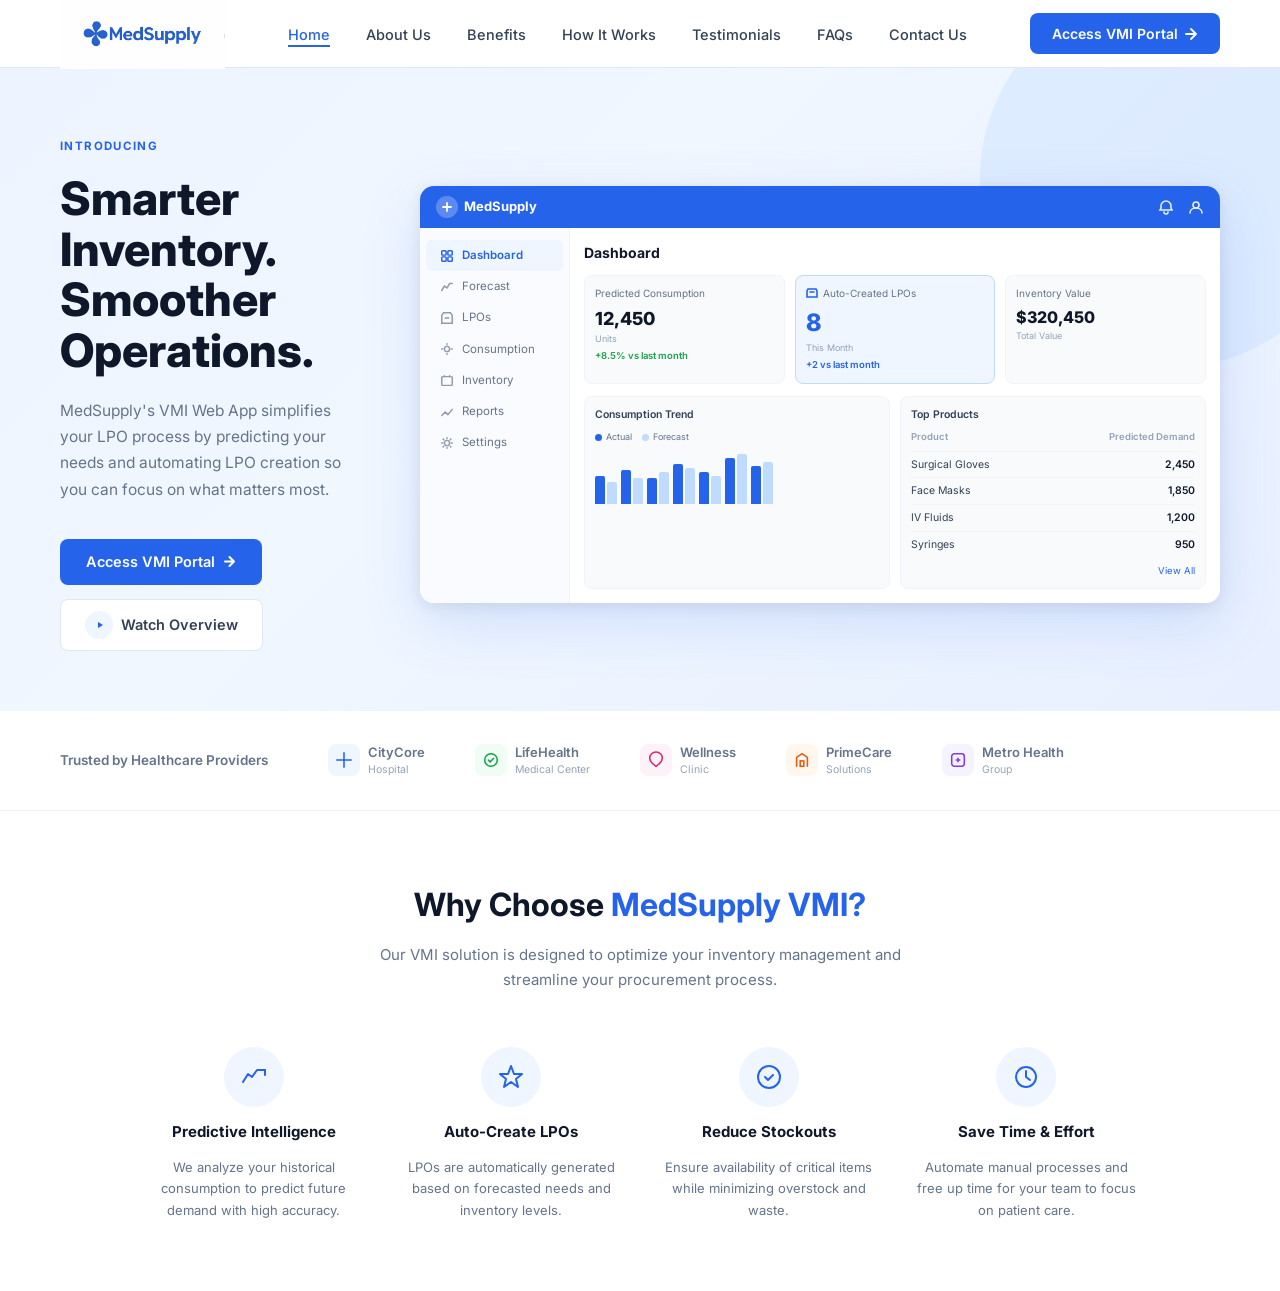
==== medsupply.html @ 5f1feb75 "last" ====
<!DOCTYPE html>
<html lang="en">
<head>
  <meta charset="UTF-8" />
  <meta name="viewport" content="width=device-width, initial-scale=1.0" />
  <title>MedSupply – Smarter Inventory. Smoother Operations.</title>
  <link href="https://fonts.googleapis.com/css2?family=Inter:wght@400;500;600;700;800&display=swap" rel="stylesheet" />
  <style>
    *, *::before, *::after { box-sizing: border-box; margin: 0; padding: 0; }

    :root {
      --blue: #2563eb;
      --blue-dark: #1d4ed8;
      --blue-light: #eff6ff;
      --blue-mid: #3b82f6;
      --gray-50: #f8fafc;
      --gray-100: #f1f5f9;
      --gray-200: #e2e8f0;
      --gray-400: #94a3b8;
      --gray-500: #64748b;
      --gray-700: #334155;
      --gray-900: #0f172a;
      --white: #ffffff;
    }

    body {
      font-family: 'Inter', sans-serif;
      background: var(--white);
      color: var(--gray-900);
      line-height: 1.5;
    }

    /* ── NAV ── */
    nav {
      display: flex;
      align-items: center;
      justify-content: space-between;
      padding: 0 60px;
      height: 68px;
      background: var(--white);
      border-bottom: 1px solid var(--gray-200);
      position: sticky;
      top: 0;
      z-index: 100;
    }

    .nav-logo {
      display: flex;
      align-items: center;
      gap: 8px;
      font-size: 20px;
      font-weight: 700;
      color: var(--gray-900);
      text-decoration: none;
    }

    .nav-logo img {
      height: 70px;
    }

    .nav-links {
      display: flex;
      gap: 36px;
      list-style: none;
    }

    .nav-links a {
      text-decoration: none;
      font-size: 14.5px;
      font-weight: 500;
      color: var(--gray-700);
      transition: color .2s;
    }

    .nav-links a:hover { color: var(--blue); }

    .nav-links li:first-child a {
      color: var(--blue);
      border-bottom: 2px solid var(--blue);
      padding-bottom: 2px;
    }

    .btn-portal {
      background: var(--blue);
      color: var(--white);
      border: none;
      padding: 10px 22px;
      border-radius: 8px;
      font-size: 14px;
      font-weight: 600;
      cursor: pointer;
      display: flex;
      align-items: center;
      gap: 6px;
      text-decoration: none;
      transition: background .2s;
    }

    .btn-portal:hover { background: var(--blue-dark); }

    .btn-portal svg { width: 14px; height: 14px; }

    /* ── HERO ── */
    .hero {
      background: linear-gradient(135deg, #eef4ff 0%, #f0f7ff 40%, #e8f0ff 100%);
      padding: 70px 60px 60px;
      display: grid;
      grid-template-columns: 1fr 1fr;
      gap: 60px;
      align-items: center;
      min-height: 500px;
      position: relative;
      overflow: hidden;
    }

    .hero::before {
      content: '';
      position: absolute;
      right: -80px;
      top: -80px;
      width: 380px;
      height: 380px;
      border-radius: 50%;
      background: rgba(191, 219, 254, 0.35);
    }

    .hero-eyebrow {
      font-size: 11.5px;
      font-weight: 700;
      letter-spacing: .12em;
      color: var(--blue);
      text-transform: uppercase;
      margin-bottom: 18px;
    }

    .hero-headline {
      font-size: 46px;
      font-weight: 800;
      line-height: 1.1;
      color: var(--gray-900);
      margin-bottom: 22px;
    }

    .hero-sub {
      font-size: 15.5px;
      color: var(--gray-500);
      line-height: 1.7;
      max-width: 420px;
      margin-bottom: 36px;
    }

    .hero-ctas {
      display: flex;
      gap: 14px;
      align-items: center;
      flex-wrap: wrap;
    }

    .btn-primary {
      background: var(--blue);
      color: var(--white);
      padding: 12px 26px;
      border-radius: 8px;
      font-size: 14.5px;
      font-weight: 600;
      display: flex;
      align-items: center;
      gap: 8px;
      text-decoration: none;
      transition: background .2s;
      border: none;
      cursor: pointer;
    }

    .btn-primary:hover { background: var(--blue-dark); }

    .btn-secondary {
      background: var(--white);
      color: var(--gray-700);
      padding: 11px 24px;
      border-radius: 8px;
      font-size: 14.5px;
      font-weight: 600;
      display: flex;
      align-items: center;
      gap: 8px;
      text-decoration: none;
      border: 1.5px solid var(--gray-200);
      transition: border-color .2s;
      cursor: pointer;
    }

    .btn-secondary:hover { border-color: var(--blue); }

    /* play icon */
    .play-icon {
      width: 28px; height: 28px;
      border-radius: 50%;
      background: var(--blue-light);
      display: flex; align-items: center; justify-content: center;
    }

    .play-icon svg { width: 10px; height: 10px; fill: var(--blue); margin-left: 2px; }

    /* ── DASHBOARD MOCKUP ── */
    .hero-visual {
      display: flex;
      justify-content: flex-end;
      position: relative;
      z-index: 1;
    }

    .dashboard-card {
      background: var(--white);
      border-radius: 14px;
      box-shadow: 0 20px 60px rgba(37,99,235,.15), 0 4px 16px rgba(0,0,0,.08);
      width: 800px;
      overflow: hidden;
      font-size: 12px;
    }

    /* dashboard top bar */
    .db-topbar {
      background: var(--blue);
      color: var(--white);
      display: flex;
      align-items: center;
      justify-content: space-between;
      padding: 10px 16px;
    }

    .db-topbar-logo {
      display: flex; align-items: center; gap: 6px;
      font-weight: 700; font-size: 13px;
    }

    .db-topbar-logo .dot {
      width: 22px; height: 22px; border-radius: 50%;
      background: rgba(255,255,255,.25);
      display: flex; align-items: center; justify-content: center;
    }

    .db-topbar-right { display: flex; gap: 14px; align-items: center; }
    .db-topbar-right svg { width: 16px; height: 16px; opacity: .9; }

    .db-layout {
      display: grid;
      grid-template-columns: 150px 1fr;
    }

    /* sidebar */
    .db-sidebar {
      background: #fafbff;
      border-right: 1px solid var(--gray-100);
      padding: 12px 0;
    }

    .db-sidebar-item {
      display: flex;
      align-items: center;
      gap: 8px;
      padding: 7px 14px;
      font-size: 11.5px;
      color: var(--gray-500);
      cursor: pointer;
      border-radius: 6px;
      margin: 0 6px;
    }

    .db-sidebar-item.active {
      background: #eff6ff;
      color: var(--blue);
      font-weight: 600;
    }

    .db-sidebar-item svg { width: 14px; height: 14px; opacity: .7; }
    .db-sidebar-item.active svg { opacity: 1; }

    /* main content */
    .db-main {
      padding: 14px;
    }

    .db-title { font-weight: 700; font-size: 14px; margin-bottom: 12px; color: var(--gray-900); }

    .db-stats {
      display: grid;
      grid-template-columns: 1fr 1fr 1fr;
      gap: 10px;
      margin-bottom: 12px;
    }

    .db-stat-card {
      background: var(--gray-50);
      border: 1px solid var(--gray-100);
      border-radius: 8px;
      padding: 10px;
    }

    .db-stat-label { font-size: 10px; color: var(--gray-500); margin-bottom: 4px; }
    .db-stat-value { font-size: 18px; font-weight: 800; color: var(--gray-900); }
    .db-stat-unit { font-size: 9px; color: var(--gray-400); margin-bottom: 2px; }
    .db-stat-badge {
      font-size: 9.5px;
      color: #16a34a;
      font-weight: 600;
      margin-top: 4px;
    }

    .db-stat-card.lpo { background: #eff6ff; border-color: #bfdbfe; }
    .db-stat-card.lpo .db-stat-value { font-size: 24px; color: var(--blue); }
    .db-stat-lpo-icon {
      display: flex; align-items: center; gap: 5px;
      font-size: 10px; color: var(--gray-500); margin-bottom: 4px;
    }

    .db-stat-card.val .db-stat-value { font-size: 18px; color: var(--gray-900); }

    .db-charts {
      display: grid;
      grid-template-columns: 1fr 1fr;
      gap: 10px;
    }

    .db-chart-card {
      background: var(--gray-50);
      border: 1px solid var(--gray-100);
      border-radius: 8px;
      padding: 10px;
    }

    .db-chart-title { font-size: 10.5px; font-weight: 600; color: var(--gray-700); margin-bottom: 8px; }

    /* mini bar chart */
    .mini-chart {
      display: flex;
      align-items: flex-end;
      gap: 4px;
      height: 54px;
    }

    .mini-chart .bar-group {
      display: flex; gap: 2px; align-items: flex-end;
    }

    .mini-chart .bar {
      width: 10px;
      border-radius: 2px 2px 0 0;
      background: var(--blue);
    }

    .mini-chart .bar.light { background: #bfdbfe; }

    /* legend */
    .chart-legend {
      display: flex; gap: 10px; margin-bottom: 6px;
    }

    .chart-legend span {
      display: flex; align-items: center; gap: 4px;
      font-size: 9px; color: var(--gray-500);
    }

    .legend-dot {
      width: 7px; height: 7px; border-radius: 50%;
    }

    /* top products table */
    .db-table { width: 100%; border-collapse: collapse; }
    .db-table th {
      font-size: 9.5px; color: var(--gray-400); font-weight: 600;
      text-align: left; padding: 0 0 6px; border-bottom: 1px solid var(--gray-100);
    }
    .db-table th:last-child { text-align: right; }
    .db-table td {
      font-size: 10.5px; color: var(--gray-700); padding: 5px 0;
      border-bottom: 1px solid var(--gray-100);
    }
    .db-table td:last-child { text-align: right; font-weight: 600; color: var(--gray-900); }
    .db-table tr:last-child td { border-bottom: none; }

    .view-all {
      text-align: right;
      font-size: 9.5px;
      color: var(--blue);
      margin-top: 6px;
      cursor: pointer;
    }

    /* ── TRUSTED BY ── */
    .trusted {
      padding: 32px 60px;
      display: flex;
      align-items: center;
      gap: 60px;
      border-bottom: 1px solid var(--gray-100);
      flex-wrap: wrap;
    }

    .trusted-label {
      font-size: 13.5px;
      font-weight: 600;
      color: var(--gray-500);
      white-space: nowrap;
    }

    .trusted-logos {
      display: flex;
      align-items: center;
      gap: 50px;
      flex-wrap: wrap;
    }

    .trusted-logo {
      display: flex;
      align-items: center;
      gap: 8px;
      color: var(--gray-500);
      font-size: 13px;
      font-weight: 600;
    }

    .trusted-logo .logo-icon {
      width: 32px; height: 32px;
      border-radius: 8px;
      display: flex; align-items: center; justify-content: center;
    }

    .trusted-logo .logo-icon svg { width: 18px; height: 18px; }
    .trusted-logo .logo-sub { font-size: 10.5px; font-weight: 400; color: var(--gray-400); }

    /* ── WHY CHOOSE ── */
    .why {
      padding: 70px 60px;
      text-align: center;
      background: var(--white);
    }

    .why-title {
      font-size: 32px;
      font-weight: 700;
      margin-bottom: 14px;
      color: var(--gray-900);
    }

    .why-title span { color: var(--blue); }

    .why-sub {
      font-size: 15px;
      color: var(--gray-500);
      max-width: 560px;
      margin: 0 auto 54px;
      line-height: 1.65;
    }

    .features {
      display: grid;
      grid-template-columns: repeat(4, 1fr);
      gap: 30px;
      max-width: 1000px;
      margin: 0 auto;
    }

    .feature {
      display: flex;
      flex-direction: column;
      align-items: center;
      gap: 14px;
    }

    .feature-icon {
      width: 60px; height: 60px;
      border-radius: 50%;
      background: #eff6ff;
      display: flex; align-items: center; justify-content: center;
    }

    .feature-icon svg { width: 26px; height: 26px; stroke: var(--blue); fill: none; stroke-width: 2; stroke-linecap: round; stroke-linejoin: round; }

    .feature-title {
      font-size: 15px;
      font-weight: 700;
      color: var(--gray-900);
    }

    .feature-desc {
      font-size: 13px;
      color: var(--gray-500);
      line-height: 1.65;
      text-align: center;
    }
  </style>
</head>
<body>

<!-- ── NAVBAR ── -->
<nav>
  <a href="#" class="nav-logo">
    <img src="medsupplylogo.png" alt="MedSupply logo" onerror="this.style.display='none'; this.nextSibling.style.display='flex'" />
    <span style="display:none; align-items:center; gap:6px;">
      <svg width="28" height="28" viewBox="0 0 28 28" fill="none" xmlns="http://www.w3.org/2000/svg">
        <rect width="28" height="28" rx="7" fill="#2563eb"/>
        <path d="M9 14h10M14 9v10" stroke="white" stroke-width="2.5" stroke-linecap="round"/>
      </svg>
      MedSupply
    </span>
  </a>
  <ul class="nav-links">
    <li><a href="#">Home</a></li>
    <li><a href="#">About Us</a></li>
    <li><a href="#">Benefits</a></li>
    <li><a href="#">How It Works</a></li>
    <li><a href="#">Testimonials</a></li>
    <li><a href="#">FAQs</a></li>
    <li><a href="#">Contact Us</a></li>
  </ul>
  <a href="#" class="btn-portal">
    Access VMI Portal
    <svg viewBox="0 0 14 14" fill="none" xmlns="http://www.w3.org/2000/svg" stroke="white" stroke-width="1.8" stroke-linecap="round" stroke-linejoin="round">
      <path d="M2 7h10M7 2l5 5-5 5"/>
    </svg>
  </a>
</nav>

<!-- ── HERO ── -->
<section class="hero">
  <div class="hero-left">
    <p class="hero-eyebrow">Introducing</p>
    <h1 class="hero-headline">Smarter Inventory.<br>Smoother Operations.</h1>
    <p class="hero-sub">MedSupply's VMI Web App simplifies your LPO process by predicting your needs and automating LPO creation so you can focus on what matters most.</p>
    <div class="hero-ctas">
      <a href="#" class="btn-primary">
        Access VMI Portal
        <svg width="13" height="13" viewBox="0 0 13 13" fill="none" stroke="white" stroke-width="2" stroke-linecap="round" stroke-linejoin="round"><path d="M2 6.5h9M6.5 2l4.5 4.5L6.5 11"/></svg>
      </a>
      <a href="#" class="btn-secondary">
        <span class="play-icon">
          <svg viewBox="0 0 10 10"><path d="M3 2l5 3-5 3V2z"/></svg>
        </span>
        Watch Overview
      </a>
    </div>
  </div>

  <div class="hero-visual">
    <div class="dashboard-card">
      <!-- top bar -->
      <div class="db-topbar">
        <div class="db-topbar-logo">
          <div class="dot">
            <svg width="12" height="12" viewBox="0 0 12 12" fill="none" stroke="white" stroke-width="1.8" stroke-linecap="round"><path d="M2 6h8M6 2v8"/></svg>
          </div>
          MedSupply
        </div>
        <div class="db-topbar-right">
          <svg viewBox="0 0 16 16" fill="none" stroke="white" stroke-width="1.6" stroke-linecap="round"><path d="M8 2a5 5 0 015 5v2l1 2H2l1-2V7a5 5 0 015-5zM6 13a2 2 0 004 0"/></svg>
          <svg viewBox="0 0 16 16" fill="none" stroke="white" stroke-width="1.6" stroke-linecap="round"><circle cx="8" cy="6" r="3"/><path d="M2 14c0-3 2.7-5 6-5s6 2 6 5"/></svg>
        </div>
      </div>

      <div class="db-layout">
        <!-- sidebar -->
        <div class="db-sidebar">
          <div class="db-sidebar-item active">
            <svg viewBox="0 0 16 16" fill="none" stroke="currentColor" stroke-width="1.7" stroke-linecap="round"><rect x="2" y="2" width="5" height="5" rx="1"/><rect x="9" y="2" width="5" height="5" rx="1"/><rect x="2" y="9" width="5" height="5" rx="1"/><rect x="9" y="9" width="5" height="5" rx="1"/></svg>
            Dashboard
          </div>
          <div class="db-sidebar-item">
            <svg viewBox="0 0 16 16" fill="none" stroke="currentColor" stroke-width="1.7" stroke-linecap="round"><polyline points="2,12 5,7 8,9 11,4 14,4"/></svg>
            Forecast
          </div>
          <div class="db-sidebar-item">
            <svg viewBox="0 0 16 16" fill="none" stroke="currentColor" stroke-width="1.7" stroke-linecap="round"><path d="M4 2h8l2 3v9H2V5l2-3z"/><path d="M6 8h4"/></svg>
            LPOs
          </div>
          <div class="db-sidebar-item">
            <svg viewBox="0 0 16 16" fill="none" stroke="currentColor" stroke-width="1.7" stroke-linecap="round"><circle cx="8" cy="8" r="3"/><path d="M8 2v1M8 13v1M2 8h1M13 8h1"/></svg>
            Consumption
          </div>
          <div class="db-sidebar-item">
            <svg viewBox="0 0 16 16" fill="none" stroke="currentColor" stroke-width="1.7" stroke-linecap="round"><rect x="2" y="3" width="12" height="10" rx="1"/><path d="M5 3V2M11 3V2"/></svg>
            Inventory
          </div>
          <div class="db-sidebar-item">
            <svg viewBox="0 0 16 16" fill="none" stroke="currentColor" stroke-width="1.7" stroke-linecap="round"><path d="M2 12l4-4 3 3 5-6"/></svg>
            Reports
          </div>
          <div class="db-sidebar-item">
            <svg viewBox="0 0 16 16" fill="none" stroke="currentColor" stroke-width="1.7" stroke-linecap="round"><circle cx="8" cy="8" r="3"/><path d="M8 2v1M8 13v1M2 8h1M13 8h1M3.6 3.6l.7.7M11.7 11.7l.7.7M3.6 12.4l.7-.7M11.7 4.3l.7-.7"/></svg>
            Settings
          </div>
        </div>

        <!-- main -->
        <div class="db-main">
          <div class="db-title">Dashboard</div>

          <div class="db-stats">
            <!-- predicted consumption -->
            <div class="db-stat-card">
              <div class="db-stat-label">Predicted Consumption</div>
              <div class="db-stat-value">12,450</div>
              <div class="db-stat-unit">Units</div>
              <div class="db-stat-badge">+8.5% vs last month</div>
            </div>
            <!-- auto-created LPOs -->
            <div class="db-stat-card lpo">
              <div class="db-stat-lpo-icon">
                <svg width="12" height="12" viewBox="0 0 12 12" fill="none" stroke="#2563eb" stroke-width="1.6" stroke-linecap="round"><path d="M2 2h8l1 2v6H1V4l1-2z"/><path d="M4 5h4"/></svg>
                Auto-Created LPOs
              </div>
              <div class="db-stat-value">8</div>
              <div class="db-stat-unit">This Month</div>
              <div class="db-stat-badge" style="color:#2563eb;">+2 vs last month</div>
            </div>
            <!-- inventory value -->
            <div class="db-stat-card val">
              <div class="db-stat-label">Inventory Value</div>
              <div class="db-stat-value" style="font-size:16px;">$320,450</div>
              <div class="db-stat-unit">Total Value</div>
            </div>
          </div>

          <!-- charts row -->
          <div class="db-charts">
            <!-- consumption trend -->
            <div class="db-chart-card">
              <div class="db-chart-title">Consumption Trend</div>
              <div class="chart-legend">
                <span><span class="legend-dot" style="background:#2563eb;"></span> Actual</span>
                <span><span class="legend-dot" style="background:#bfdbfe;"></span> Forecast</span>
              </div>
              <div class="mini-chart">
                <div class="bar-group"><div class="bar" style="height:28px;"></div><div class="bar light" style="height:22px;"></div></div>
                <div class="bar-group"><div class="bar" style="height:34px;"></div><div class="bar light" style="height:26px;"></div></div>
                <div class="bar-group"><div class="bar" style="height:26px;"></div><div class="bar light" style="height:32px;"></div></div>
                <div class="bar-group"><div class="bar" style="height:40px;"></div><div class="bar light" style="height:36px;"></div></div>
                <div class="bar-group"><div class="bar" style="height:32px;"></div><div class="bar light" style="height:28px;"></div></div>
                <div class="bar-group"><div class="bar" style="height:46px;"></div><div class="bar light" style="height:50px;"></div></div>
                <div class="bar-group"><div class="bar" style="height:38px;"></div><div class="bar light" style="height:42px;"></div></div>
              </div>
            </div>
            <!-- top products -->
            <div class="db-chart-card">
              <div class="db-chart-title">Top Products</div>
              <table class="db-table">
                <thead>
                  <tr>
                    <th>Product</th>
                    <th>Predicted Demand</th>
                  </tr>
                </thead>
                <tbody>
                  <tr><td>Surgical Gloves</td><td>2,450</td></tr>
                  <tr><td>Face Masks</td><td>1,850</td></tr>
                  <tr><td>IV Fluids</td><td>1,200</td></tr>
                  <tr><td>Syringes</td><td>950</td></tr>
                </tbody>
              </table>
              <div class="view-all">View All</div>
            </div>
          </div>
        </div>
      </div>
    </div>
  </div>
</section>

<!-- ── TRUSTED BY ── -->
<section class="trusted">
  <span class="trusted-label">Trusted by Healthcare Providers</span>
  <div class="trusted-logos">
    <div class="trusted-logo">
      <div class="logo-icon" style="background:#eff6ff;">
        <svg viewBox="0 0 20 20" fill="none" stroke="#2563eb" stroke-width="1.7" stroke-linecap="round"><path d="M10 2v16M2 10h16"/></svg>
      </div>
      <div>
        <div>CityCore</div>
        <div class="logo-sub">Hospital</div>
      </div>
    </div>
    <div class="trusted-logo">
      <div class="logo-icon" style="background:#f0fdf4;">
        <svg viewBox="0 0 20 20" fill="none" stroke="#16a34a" stroke-width="1.7" stroke-linecap="round"><circle cx="10" cy="10" r="7"/><path d="M7 10l2 2 4-4"/></svg>
      </div>
      <div>
        <div>LifeHealth</div>
        <div class="logo-sub">Medical Center</div>
      </div>
    </div>
    <div class="trusted-logo">
      <div class="logo-icon" style="background:#fdf2f8;">
        <svg viewBox="0 0 20 20" fill="none" stroke="#db2777" stroke-width="1.7" stroke-linecap="round"><path d="M10 17s-7-4.5-7-9a7 7 0 0114 0c0 4.5-7 9-7 9z"/></svg>
      </div>
      <div>
        <div>Wellness</div>
        <div class="logo-sub">Clinic</div>
      </div>
    </div>
    <div class="trusted-logo">
      <div class="logo-icon" style="background:#fff7ed;">
        <svg viewBox="0 0 20 20" fill="none" stroke="#ea580c" stroke-width="1.7" stroke-linecap="round"><path d="M4 17V7l6-4 6 4v10"/><rect x="8" y="11" width="4" height="6"/></svg>
      </div>
      <div>
        <div>PrimeCare</div>
        <div class="logo-sub">Solutions</div>
      </div>
    </div>
    <div class="trusted-logo">
      <div class="logo-icon" style="background:#f5f3ff;">
        <svg viewBox="0 0 20 20" fill="none" stroke="#7c3aed" stroke-width="1.7" stroke-linecap="round"><rect x="3" y="3" width="14" height="14" rx="3"/><path d="M8 10h4M10 8v4"/></svg>
      </div>
      <div>
        <div>Metro Health</div>
        <div class="logo-sub">Group</div>
      </div>
    </div>
  </div>
</section>

<!-- ── WHY CHOOSE ── -->
<section class="why">
  <h2 class="why-title">Why Choose <span>MedSupply VMI?</span></h2>
  <p class="why-sub">Our VMI solution is designed to optimize your inventory management and streamline your procurement process.</p>

  <div class="features">
    <div class="feature">
      <div class="feature-icon">
        <svg viewBox="0 0 26 26"><polyline points="2,18 7,10 11,13 16,6 24,6"/><polyline points="19,6 24,6 24,11"/></svg>
      </div>
      <div class="feature-title">Predictive Intelligence</div>
      <p class="feature-desc">We analyze your historical consumption to predict future demand with high accuracy.</p>
    </div>
    <div class="feature">
      <div class="feature-icon">
        <svg viewBox="0 0 26 26"><polygon points="13,2 16,10 24,10 18,15 20,23 13,18 6,23 8,15 2,10 10,10"/></svg>
      </div>
      <div class="feature-title">Auto-Create LPOs</div>
      <p class="feature-desc">LPOs are automatically generated based on forecasted needs and inventory levels.</p>
    </div>
    <div class="feature">
      <div class="feature-icon">
        <svg viewBox="0 0 26 26"><path d="M13 2a11 11 0 100 22A11 11 0 0013 2z"/><path d="M9 13l3 3 5-5"/></svg>
      </div>
      <div class="feature-title">Reduce Stockouts</div>
      <p class="feature-desc">Ensure availability of critical items while minimizing overstock and waste.</p>
    </div>
    <div class="feature">
      <div class="feature-icon">
        <svg viewBox="0 0 26 26"><circle cx="13" cy="13" r="10"/><polyline points="13,7 13,13 17,16"/></svg>
      </div>
      <div class="feature-title">Save Time &amp; Effort</div>
      <p class="feature-desc">Automate manual processes and free up time for your team to focus on patient care.</p>
    </div>
  </div>
</section>

</body>
</html>
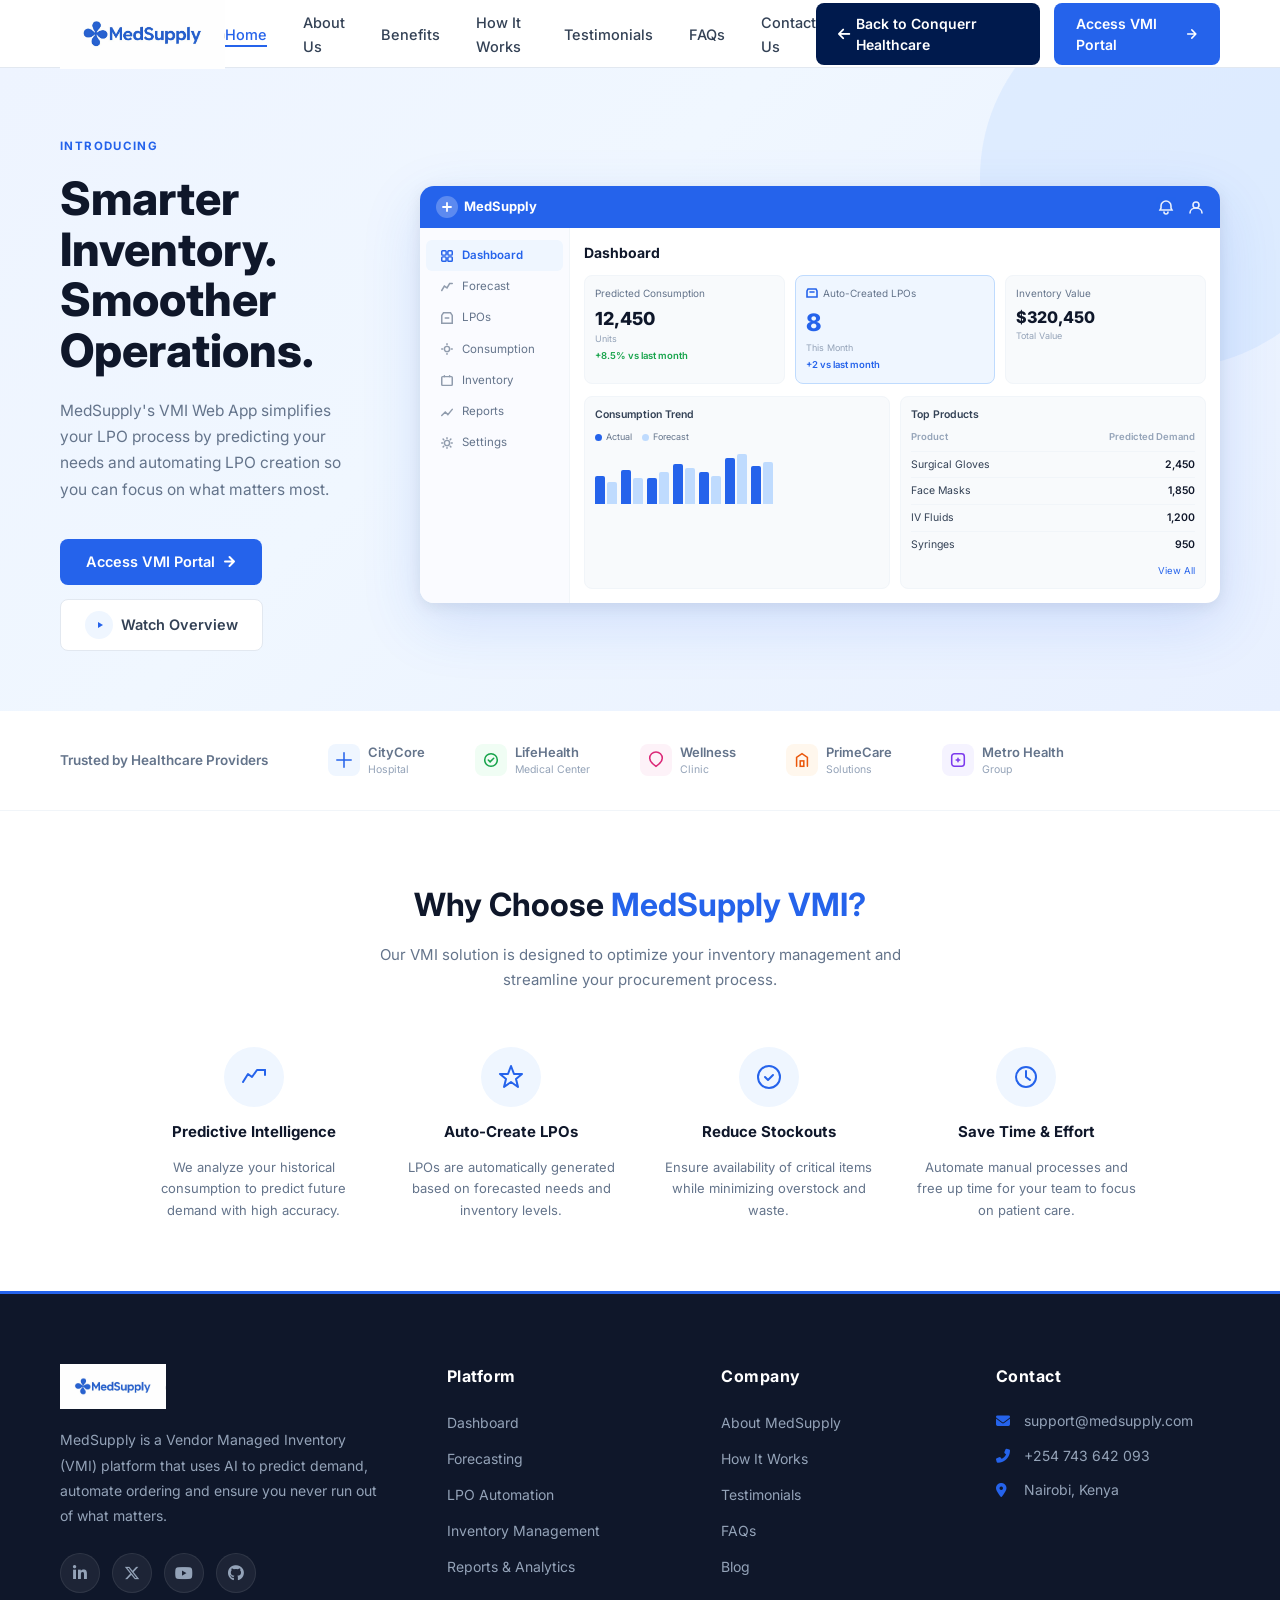
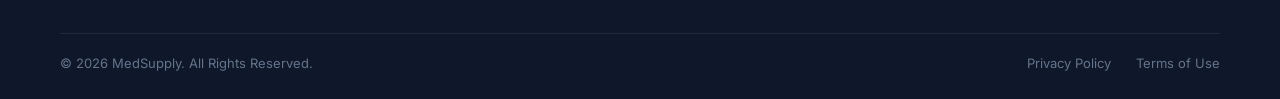
==== commit 11b6a6e2: "last chnage" ====
--- a/medsupply.html
+++ b/medsupply.html
@@ -5,6 +5,7 @@
   <meta name="viewport" content="width=device-width, initial-scale=1.0" />
   <title>MedSupply – Smarter Inventory. Smoother Operations.</title>
   <link href="https://fonts.googleapis.com/css2?family=Inter:wght@400;500;600;700;800&display=swap" rel="stylesheet" />
+  <link rel="stylesheet" href="https://cdnjs.cloudflare.com/ajax/libs/font-awesome/6.4.0/css/all.min.css" />
   <style>
     *, *::before, *::after { box-sizing: border-box; margin: 0; padding: 0; }
 
@@ -21,6 +22,8 @@
       --gray-700: #334155;
       --gray-900: #0f172a;
       --white: #ffffff;
+      --primary-blue: #0052CC;
+      --dark-navy: #001a4d;
     }
 
     body {
@@ -62,6 +65,7 @@
       display: flex;
       gap: 36px;
       list-style: none;
+      align-items: center;
     }
 
     .nav-links a {
@@ -100,6 +104,31 @@
 
     .btn-portal svg { width: 14px; height: 14px; }
 
+    .btn-back {
+      background: var(--dark-navy);
+      color: var(--white);
+      border: none;
+      padding: 10px 22px;
+      border-radius: 8px;
+      font-size: 14px;
+      font-weight: 600;
+      cursor: pointer;
+      display: flex;
+      align-items: center;
+      gap: 6px;
+      text-decoration: none;
+      transition: background .2s;
+    }
+
+    .btn-back:hover { background: var(--primary-blue); }
+    .btn-back i { font-size: 14px; }
+
+    .nav-right {
+      display: flex;
+      align-items: center;
+      gap: 14px;
+    }
+
     /* ── HERO ── */
     .hero {
       background: linear-gradient(135deg, #eef4ff 0%, #f0f7ff 40%, #e8f0ff 100%);
@@ -192,7 +221,6 @@
 
     .btn-secondary:hover { border-color: var(--blue); }
 
-    /* play icon */
     .play-icon {
       width: 28px; height: 28px;
       border-radius: 50%;
@@ -219,7 +247,6 @@
       font-size: 12px;
     }
 
-    /* dashboard top bar */
     .db-topbar {
       background: var(--blue);
       color: var(--white);
@@ -248,7 +275,6 @@
       grid-template-columns: 150px 1fr;
     }
 
-    /* sidebar */
     .db-sidebar {
       background: #fafbff;
       border-right: 1px solid var(--gray-100);
@@ -276,7 +302,6 @@
     .db-sidebar-item svg { width: 14px; height: 14px; opacity: .7; }
     .db-sidebar-item.active svg { opacity: 1; }
 
-    /* main content */
     .db-main {
       padding: 14px;
     }
@@ -331,7 +356,6 @@
 
     .db-chart-title { font-size: 10.5px; font-weight: 600; color: var(--gray-700); margin-bottom: 8px; }
 
-    /* mini bar chart */
     .mini-chart {
       display: flex;
       align-items: flex-end;
@@ -351,7 +375,6 @@
 
     .mini-chart .bar.light { background: #bfdbfe; }
 
-    /* legend */
     .chart-legend {
       display: flex; gap: 10px; margin-bottom: 6px;
     }
@@ -365,7 +388,6 @@
       width: 7px; height: 7px; border-radius: 50%;
     }
 
-    /* top products table */
     .db-table { width: 100%; border-collapse: collapse; }
     .db-table th {
       font-size: 9.5px; color: var(--gray-400); font-weight: 600;
@@ -488,6 +510,217 @@
       color: var(--gray-500);
       line-height: 1.65;
       text-align: center;
+    }
+
+    /* ── MEDSUPPLY FOOTER ── */
+    .footer {
+      background: #0f172a;
+      color: #e2e8f0;
+      padding: 70px 60px 25px;
+      border-top: 3px solid var(--blue);
+    }
+
+    .footer-content {
+      display: grid;
+      grid-template-columns: 1.5fr 1fr 1fr 1fr;
+      gap: 50px;
+      padding-bottom: 40px;
+      border-bottom: 1px solid rgba(255,255,255,0.08);
+    }
+
+    .footer-logo {
+      margin-bottom: 18px;
+    }
+
+    .footer-logo .logo-icon {
+      display: flex;
+      align-items: center;
+      gap: 10px;
+    }
+
+    .footer-logo .logo-icon svg {
+      width: 40px;
+      height: 40px;
+    }
+
+    .footer-logo .logo-text {
+      font-size: 24px;
+      font-weight: 800;
+      color: #ffffff;
+    }
+
+    .footer-logo .logo-text span {
+      color: var(--blue);
+    }
+
+    .footer-section p {
+      font-size: 14px;
+      line-height: 1.8;
+      color: #94a3b8;
+      margin-bottom: 25px;
+      max-width: 320px;
+    }
+
+    .footer-section h4 {
+      font-size: 16px;
+      font-weight: 700;
+      color: #ffffff;
+      margin-bottom: 22px;
+      letter-spacing: 0.5px;
+    }
+
+    .footer-section ul {
+      list-style: none;
+      padding: 0;
+      margin: 0;
+    }
+
+    .footer-section ul li {
+      margin-bottom: 12px;
+    }
+
+    .footer-section ul li a {
+      text-decoration: none;
+      color: #94a3b8;
+      font-size: 14px;
+      transition: all 0.3s ease;
+    }
+
+    .footer-section ul li a:hover {
+      color: var(--blue);
+      padding-left: 5px;
+    }
+
+    .contact-info li {
+      display: flex;
+      align-items: flex-start;
+      gap: 12px;
+      color: #94a3b8;
+      font-size: 14px;
+      line-height: 1.6;
+      margin-bottom: 14px;
+    }
+
+    .contact-info i {
+      color: var(--blue);
+      margin-top: 4px;
+      width: 16px;
+    }
+
+    .social-links {
+      display: flex;
+      gap: 12px;
+      margin-top: 10px;
+    }
+
+    .social-links a {
+      width: 40px;
+      height: 40px;
+      border-radius: 50%;
+      background: rgba(255,255,255,0.06);
+      border: 1px solid rgba(255,255,255,0.08);
+      display: flex;
+      align-items: center;
+      justify-content: center;
+      color: #94a3b8;
+      font-size: 16px;
+      transition: all 0.3s ease;
+      text-decoration: none;
+    }
+
+    .social-links a:hover {
+      background: var(--blue);
+      color: #fff;
+      transform: translateY(-3px);
+      border-color: var(--blue);
+    }
+
+    .footer-bottom {
+      padding-top: 20px;
+      display: flex;
+      justify-content: space-between;
+      align-items: center;
+      font-size: 13px;
+      color: #64748b;
+    }
+
+    .footer-links {
+      display: flex;
+      gap: 25px;
+    }
+
+    .footer-links a {
+      text-decoration: none;
+      color: #64748b;
+      transition: 0.3s ease;
+    }
+
+    .footer-links a:hover {
+      color: var(--blue);
+    }
+
+    /* ── RESPONSIVE ── */
+    @media (max-width: 1024px) {
+      .hero { grid-template-columns: 1fr; padding: 50px 30px; }
+      .hero-visual { justify-content: center; }
+      .dashboard-card { width: 100%; max-width: 700px; }
+      .features { grid-template-columns: repeat(2, 1fr); }
+      .footer-content { grid-template-columns: 1fr 1fr; }
+    }
+
+    @media (max-width: 768px) {
+      nav {
+        padding: 0 20px;
+        flex-wrap: wrap;
+        height: auto;
+        gap: 12px;
+        padding-top: 12px;
+        padding-bottom: 12px;
+      }
+      .nav-links { 
+        flex-wrap: wrap; 
+        gap: 16px; 
+        justify-content: center;
+        width: 100%;
+        order: 3;
+      }
+      .nav-links li:first-child a { border-bottom: none; }
+      .nav-right { 
+        display: flex;
+        gap: 10px;
+        margin-left: auto;
+      }
+      .btn-back, .btn-portal { 
+        padding: 8px 14px; 
+        font-size: 12px; 
+      }
+      .btn-back span, .btn-portal span { display: none; }
+      .hero { padding: 40px 20px; }
+      .hero-headline { font-size: 32px; }
+      .hero-sub { max-width: 100%; }
+      .db-layout { grid-template-columns: 1fr; }
+      .db-sidebar { display: flex; flex-wrap: wrap; padding: 8px; border-right: none; border-bottom: 1px solid var(--gray-100); }
+      .db-sidebar-item { padding: 4px 10px; font-size: 10px; }
+      .db-stats { grid-template-columns: 1fr; }
+      .db-charts { grid-template-columns: 1fr; }
+      .trusted { padding: 24px 20px; flex-direction: column; align-items: flex-start; gap: 20px; }
+      .trusted-logos { gap: 24px; }
+      .why { padding: 50px 20px; }
+      .why-title { font-size: 26px; }
+      .features { grid-template-columns: 1fr 1fr; gap: 20px; }
+      .footer { padding: 40px 20px 20px; }
+      .footer-content { grid-template-columns: 1fr; gap: 30px; }
+      .footer-bottom { flex-direction: column; gap: 15px; text-align: center; }
+    }
+
+    @media (max-width: 480px) {
+      .hero-headline { font-size: 26px; }
+      .features { grid-template-columns: 1fr; }
+      .hero-ctas { flex-direction: column; width: 100%; }
+      .hero-ctas a { width: 100%; justify-content: center; }
+      .nav-links { gap: 10px; }
+      .nav-links a { font-size: 12px; }
+      .btn-back, .btn-portal { font-size: 11px; padding: 6px 12px; }
     }
   </style>
 </head>
@@ -514,12 +747,18 @@
     <li><a href="#">FAQs</a></li>
     <li><a href="#">Contact Us</a></li>
   </ul>
-  <a href="#" class="btn-portal">
-    Access VMI Portal
-    <svg viewBox="0 0 14 14" fill="none" xmlns="http://www.w3.org/2000/svg" stroke="white" stroke-width="1.8" stroke-linecap="round" stroke-linejoin="round">
-      <path d="M2 7h10M7 2l5 5-5 5"/>
-    </svg>
-  </a>
+  <div class="nav-right">
+    <a href="index.html" class="btn-back">
+      <i class="fas fa-arrow-left"></i>
+      <span>Back to Conquerr Healthcare</span>
+    </a>
+    <a href="#" class="btn-portal">
+      <span>Access VMI Portal</span>
+      <svg viewBox="0 0 14 14" fill="none" xmlns="http://www.w3.org/2000/svg" stroke="white" stroke-width="1.8" stroke-linecap="round" stroke-linejoin="round">
+        <path d="M2 7h10M7 2l5 5-5 5"/>
+      </svg>
+    </a>
+  </div>
 </nav>
 
 <!-- ── HERO ── -->
@@ -755,5 +994,60 @@
   </div>
 </section>
 
+<!-- ── MEDSUPPLY FOOTER ── -->
+<footer class="footer">
+  <div class="footer-content">
+    <div class="footer-section">
+      <div class="footer-logo">
+        <div class="logo-icon">
+                    <img src="medsupplylogo.png" alt="MedSupply Logo" style="height:45px; width:auto;" onerror="this.style.display='none'; this.parentElement.innerHTML='<svg width=\'40\' height=\'40\' viewBox=\'0 0 40 40\' fill=\'none\' xmlns=\'http://www.w3.org/2000/svg\'><rect width=\'40\' height=\'40\' rx=\'10\' fill=\'#2563eb\'/><path d=\'M13 20h14M20 13v14\' stroke=\'white\' stroke-width=\'3\' stroke-linecap=\'round\'/></svg><span class=\'logo-text\' style=\'margin-left:10px;\'>Med<span>Supply</span></span>'">
+        </div>
+      </div>
+      <p>MedSupply is a Vendor Managed Inventory (VMI) platform that uses AI to predict demand, automate ordering and ensure you never run out of what matters.</p>
+      <div class="social-links">
+        <a href="#" aria-label="LinkedIn"><i class="fab fa-linkedin-in"></i></a>
+        <a href="#" aria-label="Twitter"><i class="fab fa-x-twitter"></i></a>
+        <a href="#" aria-label="YouTube"><i class="fab fa-youtube"></i></a>
+        <a href="#" aria-label="GitHub"><i class="fab fa-github"></i></a>
+      </div>
+    </div>
+    <div class="footer-section">
+      <h4>Platform</h4>
+      <ul>
+        <li><a href="#">Dashboard</a></li>
+        <li><a href="#">Forecasting</a></li>
+        <li><a href="#">LPO Automation</a></li>
+        <li><a href="#">Inventory Management</a></li>
+        <li><a href="#">Reports &amp; Analytics</a></li>
+      </ul>
+    </div>
+    <div class="footer-section">
+      <h4>Company</h4>
+      <ul>
+        <li><a href="#">About MedSupply</a></li>
+        <li><a href="#">How It Works</a></li>
+        <li><a href="#">Testimonials</a></li>
+        <li><a href="#">FAQs</a></li>
+        <li><a href="#">Blog</a></li>
+      </ul>
+    </div>
+    <div class="footer-section">
+      <h4>Contact</h4>
+      <ul class="contact-info">
+        <li><i class="fas fa-envelope"></i> support@medsupply.com</li>
+        <li><i class="fas fa-phone-alt"></i> +254 743 642 093</li>
+        <li><i class="fas fa-location-dot"></i> Nairobi, Kenya</li>
+      </ul>
+    </div>
+  </div>
+  <div class="footer-bottom">
+    <p>© 2026 MedSupply. All Rights Reserved.</p>
+    <div class="footer-links">
+      <a href="privacy.html">Privacy Policy</a>
+      <a href="terms.html">Terms of Use</a>
+    </div>
+  </div>
+</footer>
+
 </body>
 </html>
